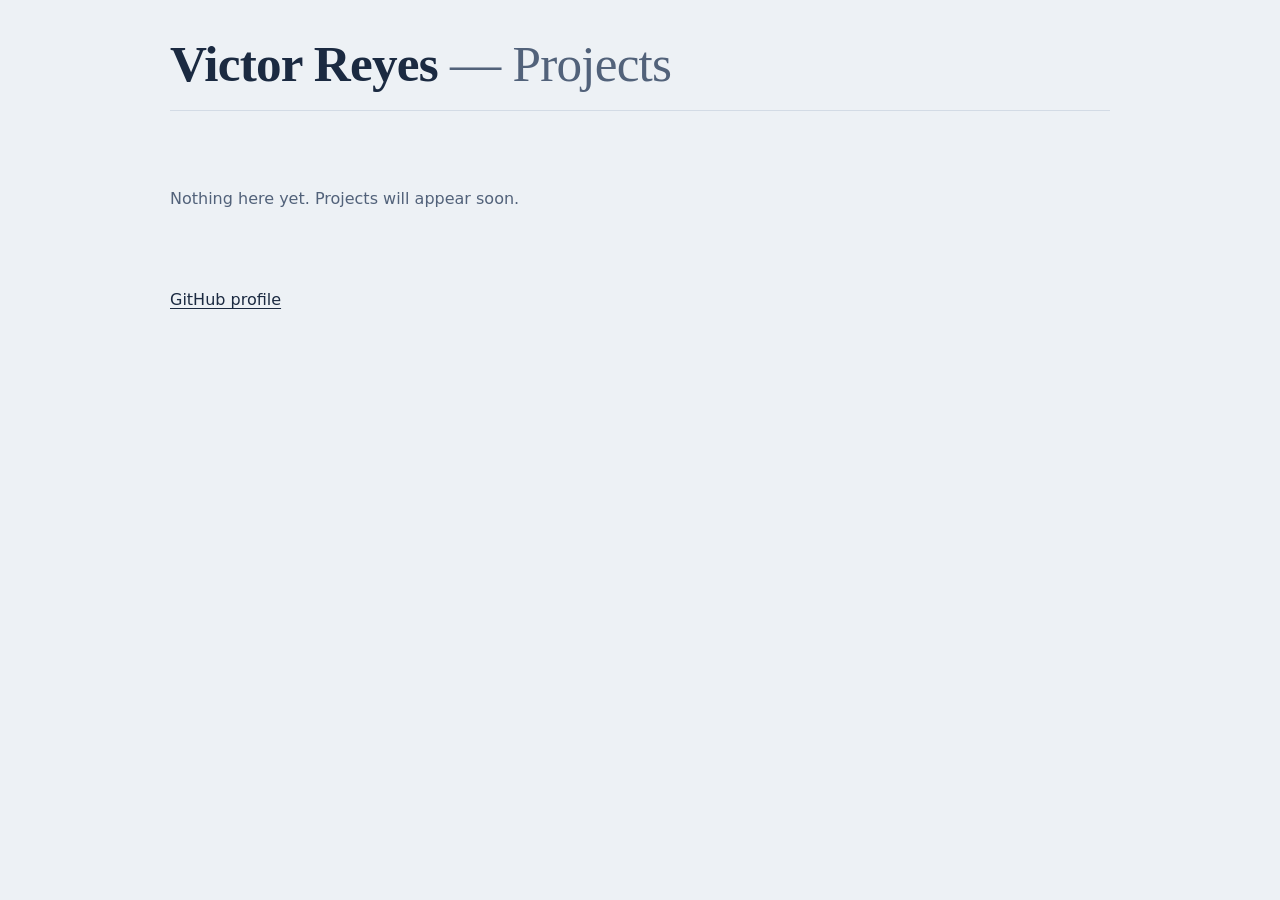
==== index.html @ 0748e916 "Add files via upload" ====
<!doctype html>
<html lang="en">
<head>
  <meta charset="utf-8">
  <meta name="viewport" content="width=device-width, initial-scale=1">
  <title>Victor Reyes — Projects</title>
  <meta name="description" content="Personal projects by Victor Reyes: visualizations, games and tools.">
  <link rel="stylesheet" href="style.css">
</head>
<body>
  <header class="top">
    <h1>Victor Reyes <span class="by">— Projects</span></h1>
    <nav id="nav" aria-label="Sections"></nav>
  </header>
  <main id="sections"></main>
  <footer><a href="https://github.com/victorreyesgit">GitHub profile</a></footer>
  <script src="projects.js"></script>
  <script src="script.js"></script>
</body>
</html>
---- style.css ----
:root {
  --paper: #edf1f5; --card: #fff; --ink: #1b2a41; --muted: #52627a; --line: #d3dbe5;
  --orange: #ff8c2b; --purple: #b980ff; --orange-text: #b34700; --purple-text: #7a3fd1;
  --ok: #1d6b3a; --err: #b3261e;
  --serif: "Iowan Old Style", "Palatino Linotype", Georgia, serif;
  --sans: system-ui, -apple-system, "Segoe UI", Roboto, sans-serif;
}
* { box-sizing: border-box; }
body { margin: 0; background: var(--paper); color: var(--ink); font-family: var(--sans); line-height: 1.55; }
a { color: var(--ink); text-underline-offset: 3px; }
a:hover { color: var(--orange-text); }
:focus-visible { outline: 3px solid var(--purple); outline-offset: 3px; }
.top, main, footer, .wrap { max-width: 980px; margin: 0 auto; padding: 0 20px; }

.top { padding-top: 36px; }
h1 { font-family: var(--serif); font-weight: 600; font-size: clamp(1.9rem, 5vw, 3.2rem); line-height: 1.1;
     letter-spacing: -0.015em; margin: 0; padding-bottom: 18px; border-bottom: 1px solid var(--line); }
h1 .by { font-weight: 400; color: var(--muted); }

#nav { display: flex; flex-wrap: wrap; gap: 8px; padding: 16px 0 4px; }
.chip { padding: 6px 14px; border: 1px solid var(--line); border-radius: 999px; background: var(--card);
        text-decoration: none; font-size: .95rem; }
.chip:hover { border-color: var(--purple-text); color: var(--purple-text); }

.sec { padding-top: 28px; }
h2 { font-family: var(--serif); font-size: 1.6rem; margin: 0; }
.sec-desc { color: var(--muted); margin: 4px 0 14px; }
.empty { color: var(--muted); padding: 40px 0; }

.project { display: grid; gap: 14px; padding: 22px 0; border-top: 1px solid var(--line); }
h3 { font-family: var(--serif); font-size: 1.3rem; line-height: 1.25; margin: 0 0 4px; }
.text p { margin: 0 0 6px; max-width: 46em; }
.text .tags { color: var(--purple-text); font-size: .92rem; }
.links { display: flex; flex-wrap: wrap; align-items: center; gap: 10px 20px; margin: 0; }
.button { display: inline-block; padding: 10px 20px; background: var(--ink); color: #fff; border-radius: 6px;
          text-decoration: none; font-weight: 600; }
.button:hover { background: var(--orange); color: var(--ink); }
.source { color: var(--orange-text); }

footer { padding-top: 20px; padding-bottom: 48px; margin-top: 12px; color: var(--muted); }
@media (min-width: 760px) {
  .project { grid-template-columns: 1fr auto; gap: 32px; align-items: center; }
  .links { flex-direction: column; align-items: flex-end; gap: 8px; }
}

/* ---------- admin page ---------- */
.card { background: var(--card); border: 1px solid var(--line); border-radius: 6px; padding: 14px; margin: 14px 0; }
.card .card { background: var(--paper); }
label { display: block; font-size: .85rem; color: var(--muted); margin: 8px 0 0; }
input, textarea, select { width: 100%; font: inherit; padding: 8px 10px; border: 1px solid var(--line);
                          border-radius: 6px; background: #fff; color: var(--ink); }
textarea { min-height: 64px; }
.bar { display: flex; flex-wrap: wrap; gap: 8px; margin-top: 10px; align-items: center; }
button { font: inherit; padding: 8px 14px; border-radius: 6px; border: 1px solid var(--ink); background: #fff;
         color: var(--ink); cursor: pointer; }
button.primary { background: var(--ink); color: #fff; font-weight: 600; }
button.danger { color: var(--err); border-color: var(--err); }
button:disabled { opacity: .45; cursor: default; }
#status { position: sticky; top: 0; z-index: 5; padding: 10px 14px; margin: 14px 0; border-radius: 6px;
          background: var(--card); border: 1px solid var(--line); }
#status.ok { border-color: var(--ok); color: var(--ok); }
#status.err { border-color: var(--err); color: var(--err); }
.hint { color: var(--muted); font-size: .9rem; }
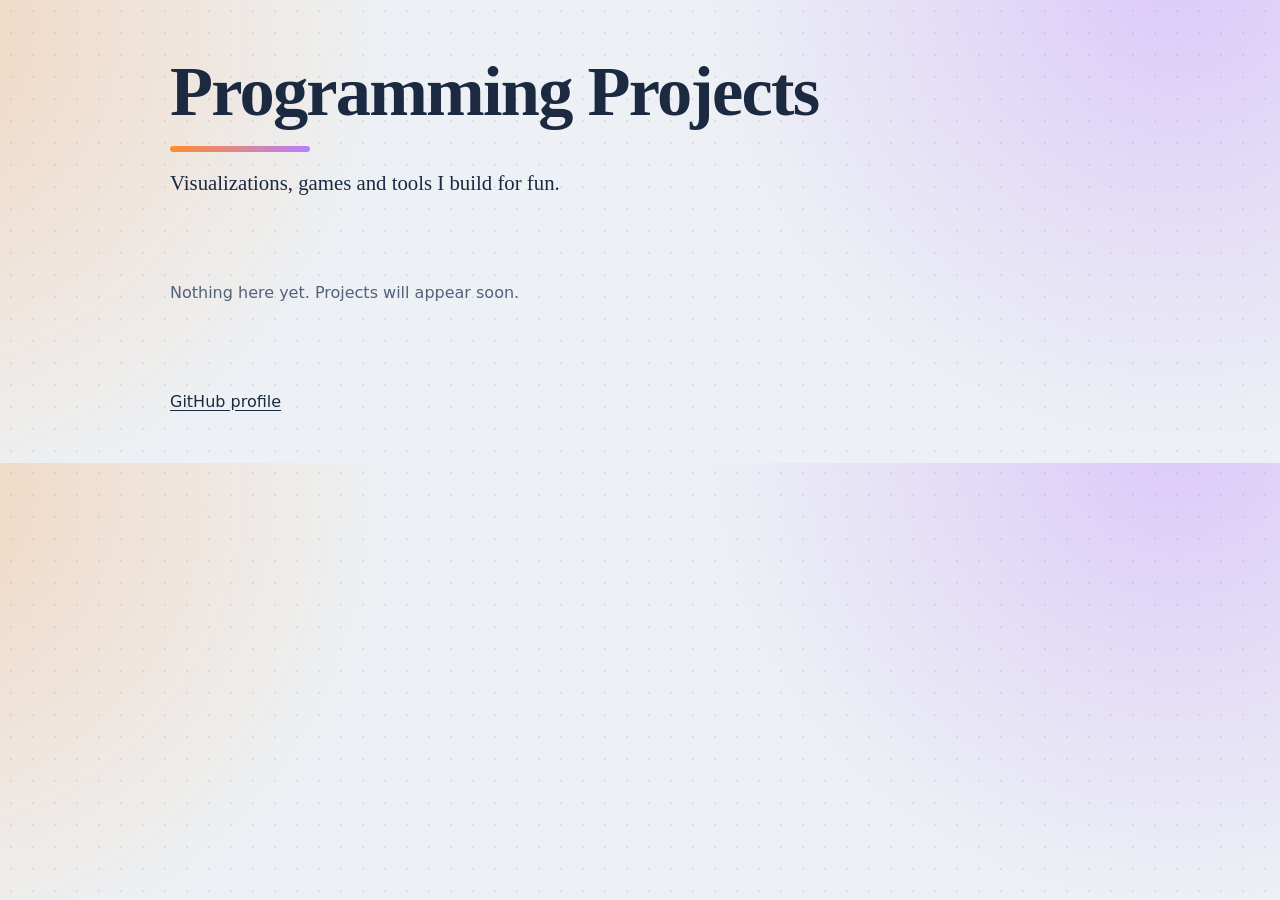
==== commit ac8a38e4: "Add files via upload" ====
--- a/index.html
+++ b/index.html
@@ -3,13 +3,14 @@
 <head>
   <meta charset="utf-8">
   <meta name="viewport" content="width=device-width, initial-scale=1">
-  <title>Victor Reyes — Projects</title>
-  <meta name="description" content="Personal projects by Victor Reyes: visualizations, games and tools.">
+  <title>Programming Projects</title>
+  <meta name="description" content="Programming Projects: visualizations, games and tools by Victor Reyes.">
   <link rel="stylesheet" href="style.css">
 </head>
 <body>
   <header class="top">
-    <h1>Victor Reyes <span class="by">— Projects</span></h1>
+    <h1 id="title">Programming Projects</h1>
+    <p class="tagline" id="tagline" hidden></p>
     <nav id="nav" aria-label="Sections"></nav>
   </header>
   <main id="sections"></main>
--- a/style.css
+++ b/style.css
@@ -6,49 +6,74 @@
   --sans: system-ui, -apple-system, "Segoe UI", Roboto, sans-serif;
 }
 * { box-sizing: border-box; }
-body { margin: 0; background: var(--paper); color: var(--ink); font-family: var(--sans); line-height: 1.55; }
+body {
+  margin: 0; color: var(--ink); font-family: var(--sans); line-height: 1.55; background-color: var(--paper);
+  background-image:
+    radial-gradient(circle at 92% -6%, rgba(185,128,255,.35), transparent 38%),
+    radial-gradient(circle at -8% 6%, rgba(255,140,43,.28), transparent 34%),
+    radial-gradient(rgba(27,42,65,.09) 1px, transparent 1.5px);
+  background-size: auto, auto, 22px 22px;
+}
 a { color: var(--ink); text-underline-offset: 3px; }
 a:hover { color: var(--orange-text); }
 :focus-visible { outline: 3px solid var(--purple); outline-offset: 3px; }
 .top, main, footer, .wrap { max-width: 980px; margin: 0 auto; padding: 0 20px; }
 
-.top { padding-top: 36px; }
-h1 { font-family: var(--serif); font-weight: 600; font-size: clamp(1.9rem, 5vw, 3.2rem); line-height: 1.1;
-     letter-spacing: -0.015em; margin: 0; padding-bottom: 18px; border-bottom: 1px solid var(--line); }
-h1 .by { font-weight: 400; color: var(--muted); }
+/* ---------- header ---------- */
+.top { padding-top: 56px; }
+h1 { font-family: var(--serif); font-weight: 700; font-size: clamp(2.4rem, 9vw, 4.4rem); line-height: 1.02;
+     letter-spacing: -0.025em; margin: 0; }
+h1::after { content: ""; display: block; height: 6px; width: 140px; margin-top: 18px; border-radius: 3px;
+            background: linear-gradient(90deg, var(--orange), var(--purple)); }
+.tagline { font-family: var(--serif); font-size: 1.3rem; line-height: 1.4; margin: 16px 0 0; max-width: 32em; }
 
-#nav { display: flex; flex-wrap: wrap; gap: 8px; padding: 16px 0 4px; }
-.chip { padding: 6px 14px; border: 1px solid var(--line); border-radius: 999px; background: var(--card);
-        text-decoration: none; font-size: .95rem; }
-.chip:hover { border-color: var(--purple-text); color: var(--purple-text); }
+#nav { display: flex; flex-wrap: wrap; gap: 10px; padding: 22px 0 6px; }
+.chip { padding: 7px 16px; border: 1.5px solid var(--ink); border-radius: 999px; background: var(--card);
+        text-decoration: none; font-weight: 600; font-size: .95rem; }
+.chip.c0:hover { background: var(--orange); border-color: var(--orange); color: var(--ink); }
+.chip.c1:hover { background: var(--purple); border-color: var(--purple); color: var(--ink); }
 
-.sec { padding-top: 28px; }
-h2 { font-family: var(--serif); font-size: 1.6rem; margin: 0; }
-.sec-desc { color: var(--muted); margin: 4px 0 14px; }
+/* ---------- sections and projects ---------- */
+.c0 { --accent: var(--orange); --accent-text: var(--orange-text); }
+.c1 { --accent: var(--purple); --accent-text: var(--purple-text); }
+.sec { padding-top: 40px; }
+h2 { font-family: var(--serif); font-size: 1.9rem; margin: 0; display: flex; align-items: center; gap: 12px; }
+h2::before { content: ""; width: 14px; height: 14px; border-radius: 50%; background: var(--accent); flex: none; }
+.sec-desc { color: var(--muted); margin: 4px 0 8px 26px; }
 .empty { color: var(--muted); padding: 40px 0; }
 
-.project { display: grid; gap: 14px; padding: 22px 0; border-top: 1px solid var(--line); }
+.project { display: grid; gap: 14px; padding: 18px 20px; margin-top: 14px; background: var(--card);
+           border: 1px solid var(--line); border-left: 6px solid var(--accent); border-radius: 10px;
+           box-shadow: 0 10px 24px -16px rgba(27,42,65,.5); transition: transform .15s, box-shadow .15s; }
+.project:hover { transform: translateY(-2px); box-shadow: 0 14px 28px -14px rgba(27,42,65,.55); }
 h3 { font-family: var(--serif); font-size: 1.3rem; line-height: 1.25; margin: 0 0 4px; }
-.text p { margin: 0 0 6px; max-width: 46em; }
-.text .tags { color: var(--purple-text); font-size: .92rem; }
+.text p { margin: 0 0 8px; max-width: 46em; }
+.tags { display: flex; flex-wrap: wrap; gap: 6px; }
+.tag { padding: 2px 10px; border-radius: 999px; font-size: .82rem; font-weight: 600;
+       background: color-mix(in srgb, var(--accent) 18%, white); color: var(--accent-text); }
 .links { display: flex; flex-wrap: wrap; align-items: center; gap: 10px 20px; margin: 0; }
-.button { display: inline-block; padding: 10px 20px; background: var(--ink); color: #fff; border-radius: 6px;
-          text-decoration: none; font-weight: 600; }
-.button:hover { background: var(--orange); color: var(--ink); }
-.source { color: var(--orange-text); }
+.button { display: inline-block; padding: 10px 22px; background: var(--ink); color: #fff; border-radius: 999px;
+          text-decoration: none; font-weight: 700; }
+.button:hover { background: var(--accent); color: var(--ink); }
+.source { color: var(--accent-text); font-weight: 600; }
 
-footer { padding-top: 20px; padding-bottom: 48px; margin-top: 12px; color: var(--muted); }
+footer { padding-top: 28px; padding-bottom: 48px; color: var(--muted); }
 @media (min-width: 760px) {
   .project { grid-template-columns: 1fr auto; gap: 32px; align-items: center; }
   .links { flex-direction: column; align-items: flex-end; gap: 8px; }
 }
+@media (prefers-reduced-motion: reduce) { .project { transition: none; } .project:hover { transform: none; } }
 
 /* ---------- admin page ---------- */
+.adm { margin-top: 32px; }
+.pad { padding-bottom: 48px; }
 .card { background: var(--card); border: 1px solid var(--line); border-radius: 6px; padding: 14px; margin: 14px 0; }
 .card .card { background: var(--paper); }
 label { display: block; font-size: .85rem; color: var(--muted); margin: 8px 0 0; }
+label.chk { color: var(--ink); font-size: 1rem; margin-top: 12px; cursor: pointer; }
 input, textarea, select { width: 100%; font: inherit; padding: 8px 10px; border: 1px solid var(--line);
                           border-radius: 6px; background: #fff; color: var(--ink); }
+input[type=checkbox] { width: auto; margin-right: 6px; transform: scale(1.2); }
 textarea { min-height: 64px; }
 .bar { display: flex; flex-wrap: wrap; gap: 8px; margin-top: 10px; align-items: center; }
 button { font: inherit; padding: 8px 14px; border-radius: 6px; border: 1px solid var(--ink); background: #fff;
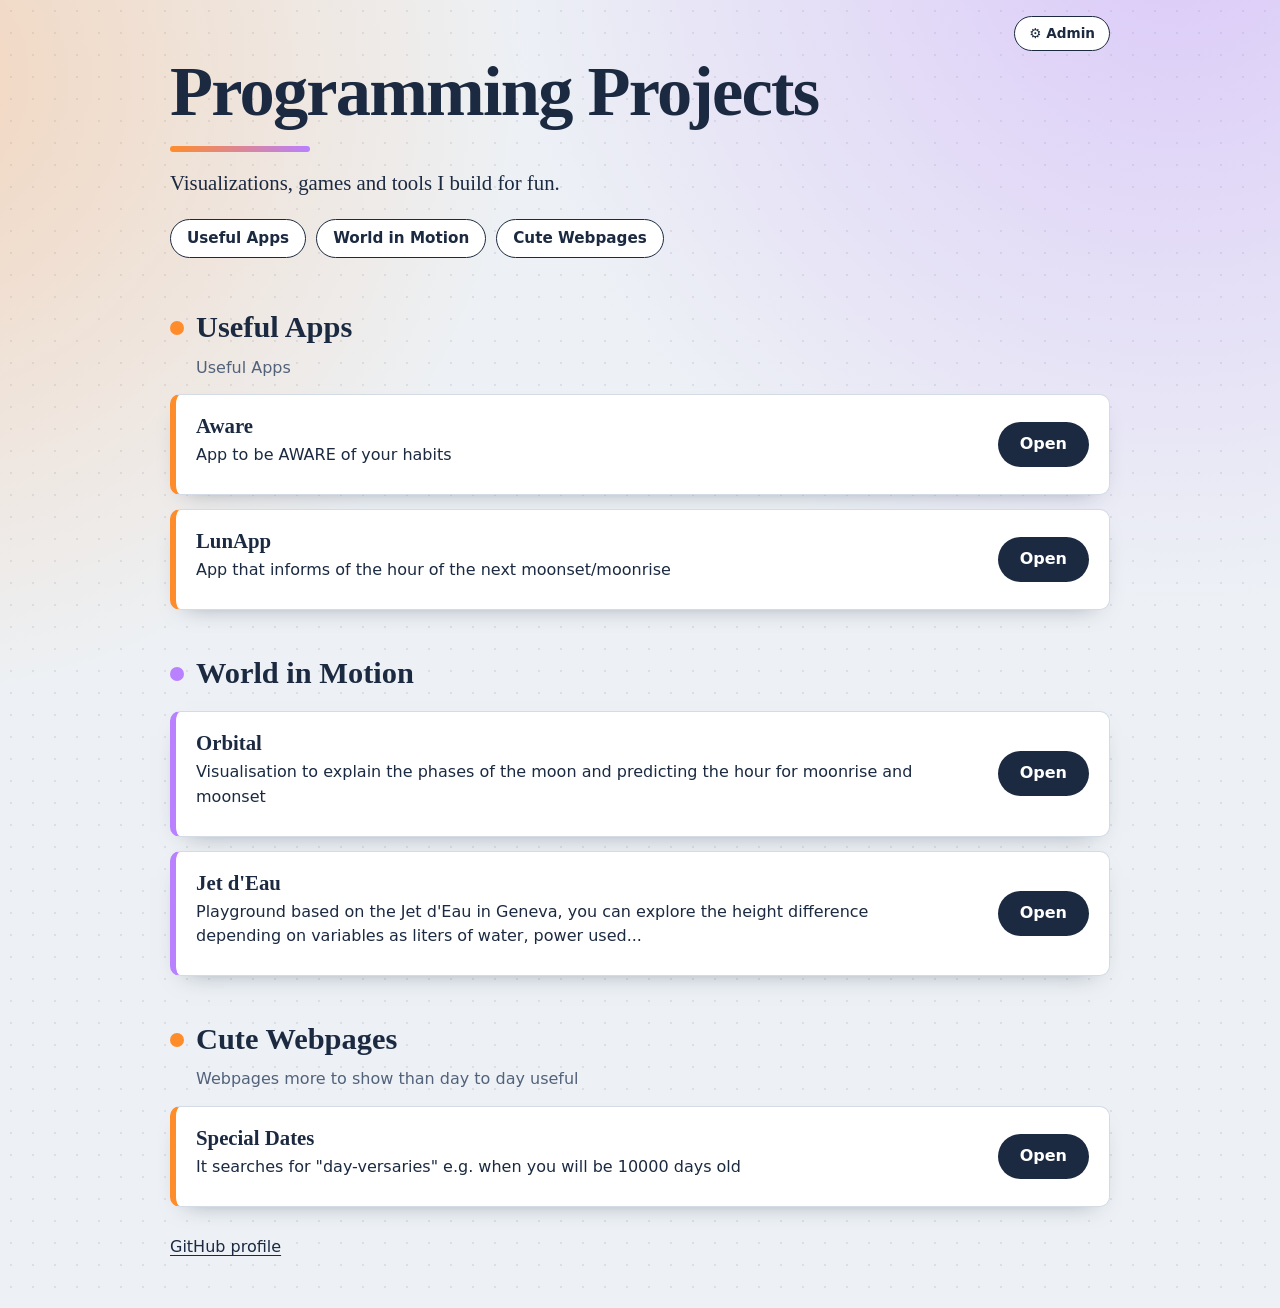
==== commit 3a03696d: "Rename index_1.html to index.html" ====
--- a/index.html
+++ b/index.html
@@ -9,6 +9,7 @@
 </head>
 <body>
   <header class="top">
+    <a class="admin-link" href="admin.html">⚙ Admin</a>
     <h1 id="title">Programming Projects</h1>
     <p class="tagline" id="tagline" hidden></p>
     <nav id="nav" aria-label="Sections"></nav>
--- a/style.css
+++ b/style.css
@@ -20,7 +20,10 @@
 .top, main, footer, .wrap { max-width: 980px; margin: 0 auto; padding: 0 20px; }
 
 /* ---------- header ---------- */
-.top { padding-top: 56px; }
+.top { padding-top: 56px; position: relative; }
+.admin-link { position: absolute; top: 16px; right: 20px; padding: 6px 14px; border: 1.5px solid var(--ink);
+              border-radius: 999px; background: var(--card); text-decoration: none; font-weight: 600; font-size: .85rem; }
+.admin-link:hover { background: var(--ink); color: #fff; }
 h1 { font-family: var(--serif); font-weight: 700; font-size: clamp(2.4rem, 9vw, 4.4rem); line-height: 1.02;
      letter-spacing: -0.025em; margin: 0; }
 h1::after { content: ""; display: block; height: 6px; width: 140px; margin-top: 18px; border-radius: 3px;
@@ -65,8 +68,7 @@
 @media (prefers-reduced-motion: reduce) { .project { transition: none; } .project:hover { transform: none; } }
 
 /* ---------- admin page ---------- */
-.adm { margin-top: 32px; }
-.pad { padding-bottom: 48px; }
+[hidden] { display: none !important; }
 .card { background: var(--card); border: 1px solid var(--line); border-radius: 6px; padding: 14px; margin: 14px 0; }
 .card .card { background: var(--paper); }
 label { display: block; font-size: .85rem; color: var(--muted); margin: 8px 0 0; }
@@ -81,8 +83,62 @@
 button.primary { background: var(--ink); color: #fff; font-weight: 600; }
 button.danger { color: var(--err); border-color: var(--err); }
 button:disabled { opacity: .45; cursor: default; }
-#status { position: sticky; top: 0; z-index: 5; padding: 10px 14px; margin: 14px 0; border-radius: 6px;
-          background: var(--card); border: 1px solid var(--line); }
+#status { position: sticky; top: 0; z-index: 5; padding: 10px 14px; margin: 14px auto; border-radius: 6px;
+          width: min(940px, calc(100% - 40px)); background: var(--card); border: 1px solid var(--line); }
 #status.ok { border-color: var(--ok); color: var(--ok); }
 #status.err { border-color: var(--err); color: var(--err); }
 .hint { color: var(--muted); font-size: .9rem; }
+
+/* ---------- admin: in-place editing (same look as the public page) ---------- */
+.admin .top { padding-top: 64px; }
+.mode { margin: 0 0 8px; color: var(--muted); font-size: .9rem; }
+.admin main { padding-bottom: 120px; }
+.admin .project:hover { transform: none; }
+
+.ed { font: inherit; color: inherit; letter-spacing: inherit; line-height: inherit; background: transparent;
+      border: 1px dashed transparent; border-radius: 6px; padding: 2px 6px; margin: 0 -6px;
+      width: calc(100% + 12px); min-height: 0; resize: none; overflow: hidden; }
+.ed:hover { border-color: var(--line); }
+.ed:focus { border-color: var(--purple); background: #fff; outline: none; }
+.ed::placeholder { color: var(--muted); opacity: .6; font-weight: 400; }
+
+.head-ed h1 .ed { font-weight: 700; }
+.head-ed h1 { margin-bottom: 0; }
+.head-ed .tagline { display: block; }
+
+.sec-bar { display: flex; align-items: center; gap: 10px; }
+.sec-bar h2 { flex: 1; min-width: 0; }
+h2 .ed { flex: 1; width: auto; min-width: 0; margin: 0; }
+.ed.sec-desc { margin: 4px 0 4px 20px; width: calc(100% - 20px); }
+.idrow { margin: 0 0 4px 26px; font-size: .8rem; color: var(--muted); display: flex; align-items: center; gap: 6px; }
+.idrow .ed { width: 14em; margin: 0; font-size: .8rem; }
+
+.handle { cursor: grab; user-select: none; color: var(--muted); font-size: 1.3rem; line-height: 1;
+          padding: 4px 8px; border: 1px dashed var(--line); border-radius: 6px; background: var(--card); flex: none; }
+.handle:active { cursor: grabbing; }
+.tools, .ptools { display: flex; flex-wrap: wrap; align-items: center; gap: 6px; }
+.ptools { flex-direction: column; align-items: flex-end; }
+.ptools select { width: auto; max-width: 12em; font-size: .85rem; padding: 4px 6px; }
+button.sm { padding: 3px 10px; font-size: .85rem; }
+
+.plist { min-height: 8px; }
+.plist.empty-drop { min-height: 56px; margin-top: 14px; border: 2px dashed var(--line); border-radius: 10px;
+                    display: flex; align-items: center; justify-content: center; color: var(--muted); font-size: .9rem; }
+.plist.drop-in { border-color: var(--purple); background: rgba(185,128,255,.12); }
+.sec > button.primary { margin-top: 14px; }
+
+.ed-tags { font-size: .85rem; font-weight: 600; color: var(--accent-text); margin-bottom: 4px; }
+.fl { display: flex; align-items: center; gap: 8px; font-size: .92rem; margin-top: 2px; }
+.fl-l { flex: none; width: 56px; font-weight: 700; color: var(--accent-text); }
+.fl .ed { flex: 1; width: auto; margin: 0; }
+.text h3 .ed { font-weight: 700; }
+.text textarea.ed { display: block; margin-bottom: 6px; max-width: 46em; }
+
+.is-hidden { opacity: .55; }
+.dragging { opacity: .35; }
+.mark-before { box-shadow: 0 -5px 0 0 var(--purple) !important; }
+.mark-after { box-shadow: 0 5px 0 0 var(--purple) !important; }
+
+.savebar { position: sticky; bottom: 0; z-index: 6; background: rgba(237,241,245,.95); border-top: 1px solid var(--line);
+           padding: 12px 0; backdrop-filter: blur(4px); }
+.savebar-in { max-width: 980px; margin: 0 auto; padding: 0 20px; display: flex; flex-wrap: wrap; gap: 12px; align-items: center; }
